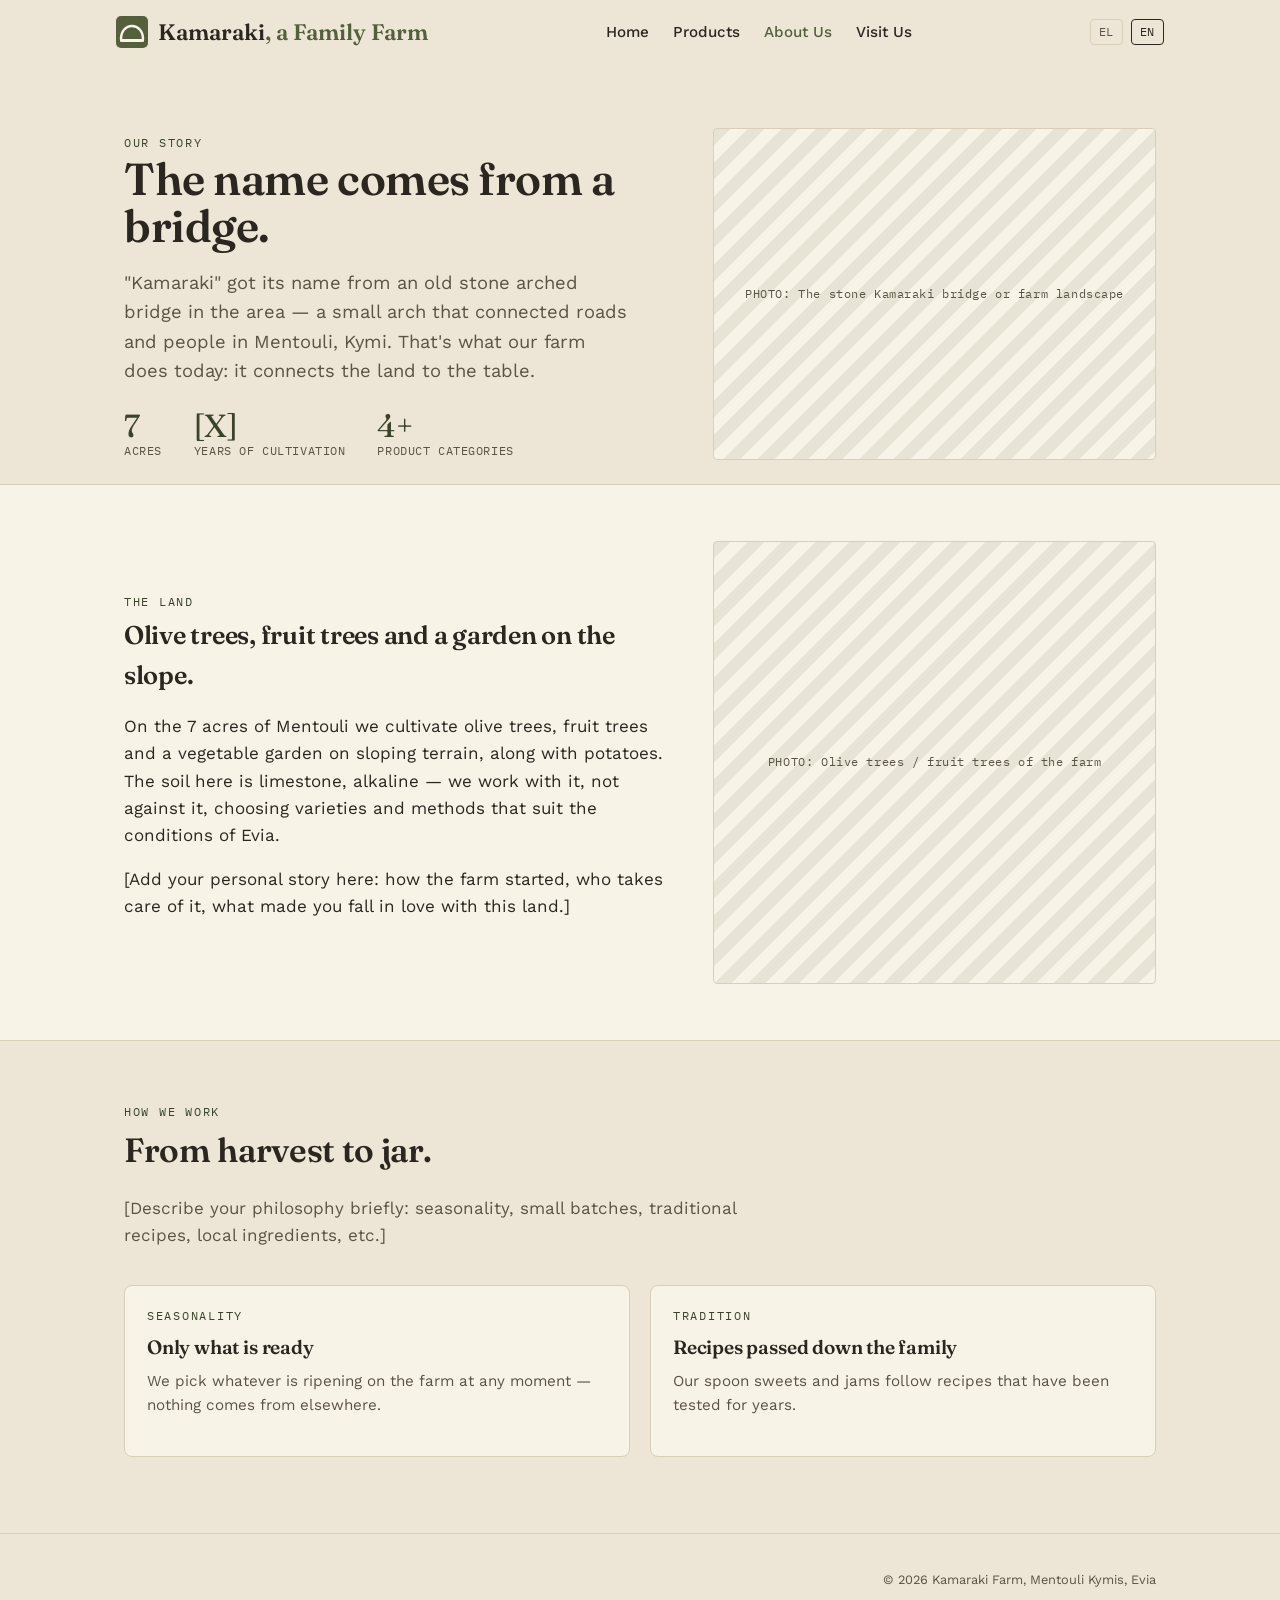
==== about-en.html @ 2e4dcb90 "Add files via upload" ====
<!DOCTYPE html>
<html lang="en">
<head>
<meta charset="UTF-8">
<meta name="viewport" content="width=device-width, initial-scale=1.0">
<title>About Us — Kamaraki Farm</title>
<meta name="description" content="The story behind Kamaraki Farm, a family farm of 7 acres in Mentouli, Kymi, Evia.">
<link rel="icon" href="assets/favicon.svg" type="image/svg+xml">
<link rel="preconnect" href="https://fonts.googleapis.com">
<link href="https://fonts.googleapis.com/css2?family=Fraunces:opsz,wght@9..144,500;9..144,600;9..144,700&family=Work+Sans:wght@400;500;600&family=IBM+Plex+Mono:wght@400;500&display=swap" rel="stylesheet">
<link rel="stylesheet" href="styles.css">
</head>
<body>

<header class="site-header">
  <div class="wrap">
    <a class="brand" href="index-en.html">
      <svg viewBox="0 0 64 64" aria-hidden="true"><rect width="64" height="64" rx="10" fill="#545F3B"/><path d="M10 46 C10 30 20 20 32 20 C44 20 54 30 54 46" fill="none" stroke="#F8F3E7" stroke-width="5" stroke-linecap="round"/><rect x="8" y="46" width="48" height="6" rx="2" fill="#F8F3E7"/></svg>
      <span class="brand-name">Kamaraki<span class="brand-green">, a Family Farm</span></span>
    </a>
    <nav class="main-nav" aria-label="Main menu">
      <ul>
        <li><a href="index-en.html">Home</a></li>
        <li><a href="products-en.html">Products</a></li>
        <li><a href="about-en.html" aria-current="page">About Us</a></li>
        <li><a href="visit-en.html">Visit Us</a></li>
      </ul>
    </nav>
    <div class="lang-switch">
      <a href="about.html">EL</a>
      <span>EN</span>
    </div>
  </div>
</header>

<main>
  <section class="hero" style="padding-bottom:24px;">
    <div class="story-grid wrap">
      <div>
        <span class="eyebrow">Our Story</span>
        <h1 style="font-size:clamp(2rem,4vw,2.8rem);">The name comes from a bridge.</h1>
        <p class="lede">"Kamaraki" got its name from an old stone arched bridge in the area — a small arch that connected roads and people in Mentouli, Kymi. That's what our farm does today: it connects the land to the table.</p>
        <div class="stat-row">
          <div class="stat"><div class="num">7</div><div class="label">Acres</div></div>
          <div class="stat"><div class="num">[X]</div><div class="label">Years of cultivation</div></div>
          <div class="stat"><div class="num">4+</div><div class="label">Product categories</div></div>
        </div>
      </div>
      <div class="ph" data-label="PHOTO: The stone Kamaraki bridge or farm landscape"></div>
    </div>
  </section>

  <section class="alt">
    <div class="story-grid reverse wrap">
      <div class="ph square" data-label="PHOTO: Olive trees / fruit trees of the farm"></div>
      <div>
        <span class="eyebrow">The Land</span>
        <h2>Olive trees, fruit trees and a garden on the slope.</h2>
        <p>On the 7 acres of Mentouli we cultivate olive trees, fruit trees and a vegetable garden on sloping terrain, along with potatoes. The soil here is limestone, alkaline — we work with it, not against it, choosing varieties and methods that suit the conditions of Evia.</p>
        <p>[Add your personal story here: how the farm started, who takes care of it, what made you fall in love with this land.]</p>
      </div>
    </div>
  </section>

  <section>
    <div class="wrap">
      <div class="section-head">
        <span class="eyebrow">How We Work</span>
        <h2>From harvest to jar.</h2>
        <p>[Describe your philosophy briefly: seasonality, small batches, traditional recipes, local ingredients, etc.]</p>
      </div>
      <div class="cat-grid">
        <div class="cat-card">
          <div class="cat-body">
            <span class="eyebrow">Seasonality</span>
            <h3>Only what is ready</h3>
            <p>We pick whatever is ripening on the farm at any moment — nothing comes from elsewhere.</p>
          </div>
        </div>
        <div class="cat-card">
          <div class="cat-body">
            <span class="eyebrow">Tradition</span>
            <h3>Recipes passed down the family</h3>
            <p>Our spoon sweets and jams follow recipes that have been tested for years.</p>
          </div>
        </div>
      </div>
    </div>
  </section>
</main>

<footer class="site-footer">
  <div class="wrap">
    <small>© 2026 Kamaraki Farm, Mentouli Kymis, Evia</small>
  </div>
</footer>

<script>
  document.addEventListener('DOMContentLoaded', () => {
    const header = document.querySelector('.site-header');
    const brandLink = header ? header.querySelector('.brand') : null;

    if (!header || !brandLink) return;

    window.addEventListener('scroll', () => {
      if (window.innerWidth > 768) return;

      const eyebrow = document.querySelector('.hero .eyebrow');
      if (eyebrow) {
        const headerBottom = header.getBoundingClientRect().bottom;
        const eyebrowTop = eyebrow.getBoundingClientRect().top;

        if (eyebrowTop <= headerBottom) {
          header.classList.add('is-scrolled');
        } else if (window.scrollY < 30) {
          header.classList.remove('is-scrolled');
        }
      }
    });

    brandLink.addEventListener('click', (e) => {
      if (window.innerWidth <= 768 && header.classList.contains('is-scrolled')) {
        e.preventDefault();
        window.scrollTo({ top: 0, behavior: 'smooth' });
      }
    });
  });
</script>

</body>
</html>
---- styles.css ----
/* ============================================================
   Κάμαρακι Farm — design tokens
   Palette drawn from the Evia landscape, not a generic AI default:
   limestone stone, olive canopy, ripe fig, apricot preserve.
   ============================================================ */
:root{
  --stone:      #EDE6D6;   /* limestone background */
  --stone-card: #F8F3E7;   /* lighter card surface */
  --ink:        #2B2620;   /* charcoal text */
  --ink-soft:   #5B5344;   /* muted text */
  --olive:      #545F3B;   /* olive canopy — primary */
  --olive-dark: #3B4329;
  --fig:        #4C2E3A;   /* ripe fig — accent, jams/chutneys */
  --apricot:    #D9903F;   /* apricot preserve — accent, marmalade */
  --line:       #D9CFB8;   /* hairline / dividers */

  --font-display: "Fraunces", Georgia, serif;
  --font-body:    "Work Sans", -apple-system, "Segoe UI", sans-serif;
  --font-mono:    "IBM Plex Mono", ui-monospace, monospace;

  --radius: 4px;
  --wrap: 1080px;
}

*{ box-sizing:border-box; }
html{ scroll-behavior:smooth; }
body{
  margin:0;
  background:var(--stone);
  color:var(--ink);
  font-family:var(--font-body);
  font-size:17px;
  line-height:1.6;
  -webkit-font-smoothing:antialiased;
}
img{ max-width:100%; display:block; }
a{ color:inherit; }
h1,h2,h3{ font-family:var(--font-display); font-weight:600; margin:0 0 .4em; letter-spacing:-.01em; }
.wrap{ max-width:var(--wrap); margin:0 auto; padding:0 24px; }
.eyebrow{
  font-family:var(--font-mono); font-size:.78rem; letter-spacing:.14em;
  text-transform:uppercase; color:var(--olive-dark);
}

/* --- Header & Logo Styles --- */
.site-header {
  position: sticky;
  top: 0;
  z-index: 1000;
  background-color: var(--stone);
  transition: all 0.3s ease;
}

.site-header .wrap {
  display: flex;
  align-items: center;
  justify-content: space-between;
  height: 64px;
  padding: 0 16px;
}

.brand {
  display: inline-flex;
  align-items: center;
  gap: 10px;
  text-decoration: none;
}

.brand svg {
  width: 32px;
  height: 32px;
  flex-shrink: 0;
  display: block;
}

.brand-name {
  font-family: var(--font-display);
  font-size: 1.4rem;
  font-weight: 600;
  white-space: nowrap;
  line-height: 1;
  display: inline-block;
  color: var(--ink); /* Το "Καμαράκι" σκούρο */
}

.brand-name .brand-green {
  color: var(--olive); /* Το "Αγρόκτημα" πράσινο της ελιάς */
}

/* Desktop Navigation (Οριζόντιο, χωρίς κουκκίδες) */
.site-header nav.main-nav ul {
  display: flex;
  list-style: none;
  gap: 24px;
  margin: 0;
  padding: 0;
  align-items: center;
}

.site-header nav.main-nav a {
  text-decoration: none;
  color: var(--ink);
  font-weight: 500;
  font-size: 0.95rem;
}

.site-header nav.main-nav a:hover,
.site-header nav.main-nav a[aria-current="page"] {
  color: var(--olive);
}
@media (max-width: 768px) {
  header.site-header {
    transition: background-color 0.3s ease, box-shadow 0.3s ease;
  }

  header.site-header .wrap {
    flex-direction: column ;
    align-items: flex-start ;
    justify-content: flex-start ;
    height: auto ;
    min-height: auto ;
    padding: 12px 16px ;
    gap: 8px ;
    transition: padding 0.3s ease, gap 0.3s ease;
  }

  .site-header nav.main-nav {
    width: 100% ;
    display: block ;
    max-height: 60px ;
    opacity: 1 ;
    overflow: hidden ;
    margin-top: 4px ;
    padding: 0 ;
    transition: max-height 0.3s cubic-bezier(0.4, 0, 0.2, 1), 
                opacity 0.25s ease-in-out, 
                margin 0.3s ease ;
  }

  .site-header nav.main-nav ul {
    display: flex ;
    flex-wrap: wrap ;
    justify-content: flex-start ;
    gap: 6px 12px ;
    padding: 0 ;
    margin: 0 ;
    list-style: none ;
  }
  
  .site-header nav.main-nav a {
    font-size: 0.75rem ;
    padding: 2px 0 ;
    white-space: nowrap ;
  }

  /* Κατάσταση Scroll */
  .site-header.is-scrolled {
    z-index: 1000 ;
    box-shadow: 0 4px 12px rgba(43,38,32,0.06);
  }

  .site-header.is-scrolled .wrap {
    padding: 10px 16px ;
    gap: 0 ;
  }

  .site-header.is-scrolled .main-nav {
    max-height: 0 ;
    opacity: 0 ;
    margin-top: 0 ;
    pointer-events: none ;
  }

  .site-header.is-scrolled .brand {
    cursor: pointer ;
  }
}
/* ---------- hero ---------- */
.hero{ padding:64px 0 40px; }
.hero .wrap{ display:grid; grid-template-columns:1.1fr .9fr; gap:48px; align-items:center; }
@media (max-width:860px){ .hero .wrap{ grid-template-columns:1fr; } }
.hero h1{ font-size:clamp(2.2rem,5vw,3.4rem); line-height:1.05; }
.hero p.lede{ font-size:1.15rem; color:var(--ink-soft); max-width:46ch; }
.hero-actions{ display:flex; gap:14px; margin-top:26px; flex-wrap:wrap; }

.btn{
  display:inline-block; font-family:var(--font-mono); font-size:.85rem;
  letter-spacing:.04em; text-transform:uppercase; text-decoration:none;
  padding:13px 22px; border-radius:var(--radius); border:1px solid var(--ink);
}
.btn-primary{ background:var(--olive); border-color:var(--olive); color:var(--stone-card); }
.btn-primary:hover{ background:var(--olive-dark); border-color:var(--olive-dark); }
.btn-ghost{ background:transparent; color:var(--ink); }
.btn-ghost:hover{ background:var(--ink); color:var(--stone-card); }

/* ---------- signature: chalkboard "today's harvest" ---------- */
.harvest-board{
  background:var(--olive-dark);
  color:var(--stone-card);
  border-radius:10px;
  padding:28px 26px;
  transform:rotate(-1.2deg);
  box-shadow:0 14px 34px -14px rgba(43,38,32,.45);
  border:1px solid #2c3320;
}
.harvest-board .board-head{
  display:flex; justify-content:space-between; align-items:baseline;
  border-bottom:1px dashed rgba(248,243,231,.35); padding-bottom:10px; margin-bottom:14px;
}
.harvest-board .board-head h2{ font-size:1.05rem; margin:0; color:#F8F3E7; }
.harvest-board .board-date{ font-family:var(--font-mono); font-size:.72rem; color:#C9C2AE; }
.harvest-board ul{ list-style:none; margin:0; padding:0; }
.harvest-board li{
  display:flex; justify-content:space-between; gap:10px;
  font-family:var(--font-mono); font-size:.92rem;
  padding:7px 0; border-bottom:1px dotted rgba(248,243,231,.18);
}
.harvest-board li:last-child{ border-bottom:none; }
.harvest-board .tag{ color:var(--apricot); font-size:.7rem; letter-spacing:.06em; }
.harvest-board .note{
  margin-top:16px; font-size:.78rem; color:#C9C2AE; font-family:var(--font-body);
}

/* ---------- placeholder image blocks (swap for real photos) ---------- */
.ph{
  position:relative; width:100%; aspect-ratio:4/3;
  background:
    repeating-linear-gradient(135deg, rgba(84,95,59,.10) 0 12px, rgba(84,95,59,0) 12px 24px),
    var(--stone-card);
  border:1px solid var(--line); border-radius:var(--radius);
  display:flex; align-items:center; justify-content:center; overflow:hidden;
}
.ph::after{
  content:attr(data-label);
  font-family:var(--font-mono); font-size:.72rem; letter-spacing:.05em;
  color:var(--ink-soft); text-align:center; padding:0 14px;
}
.ph.wide{ aspect-ratio:16/9; }
.ph.square{ aspect-ratio:1/1; }

/* ---------- section scaffolding ---------- */
section{ padding:56px 0; }
section.alt{ background:var(--stone-card); border-top:1px solid var(--line); border-bottom:1px solid var(--line); }
.section-head{ max-width:60ch; margin-bottom:36px; }
.section-head h2{ font-size:clamp(1.6rem,3vw,2.1rem); }
.section-head p{ color:var(--ink-soft); }

/* ---------- product grid ---------- */
.cat-grid{ display:grid; grid-template-columns:repeat(2,1fr); gap:20px; }
@media (max-width:720px){ .cat-grid{ grid-template-columns:1fr; } }
.cat-card{
  background:var(--stone-card); border:1px solid var(--line); border-radius:8px;
  overflow:hidden; display:flex; flex-direction:column;
}
.cat-card .cat-body{ padding:20px 22px 24px; }
.cat-card .eyebrow{ display:block; margin-bottom:6px; }
.cat-card h3{ font-size:1.2rem; margin-bottom:6px; }
.cat-card p{ color:var(--ink-soft); font-size:.95rem; margin:0 0 14px; }

.product-list{ list-style:none; margin:0; padding:0; }
.product-list li{
  display:flex; justify-content:space-between; align-items:baseline; gap:12px;
  padding:9px 0; border-bottom:1px solid var(--line); font-size:.94rem;
}
.product-list li:last-child{ border-bottom:none; }
.product-list .price{ font-family:var(--font-mono); font-size:.86rem; color:var(--olive-dark); white-space:nowrap; }
.product-list .pname{ font-weight:500; }
.product-list .pnote{ display:block; font-size:.8rem; color:var(--ink-soft); font-weight:400; }

.badge-row{ display:flex; gap:8px; flex-wrap:wrap; margin-top:6px; }
.badge{
  font-family:var(--font-mono); font-size:.68rem; letter-spacing:.05em;
  text-transform:uppercase; padding:3px 8px; border-radius:20px;
  border:1px solid var(--line); color:var(--ink-soft);
}

/* ---------- about / story ---------- */
.story-grid{ display:grid; grid-template-columns:.9fr 1.1fr; gap:48px; align-items:center; }
@media (max-width:860px){ .story-grid{ grid-template-columns:1fr; } }
.story-grid.reverse{ direction:rtl; }
.story-grid.reverse > *{ direction:ltr; }

.stat-row{ display:flex; gap:32px; margin-top:24px; flex-wrap:wrap; }
.stat .num{ font-family:var(--font-display); font-size:2rem; color:var(--olive-dark); line-height:1; }
.stat .label{ font-family:var(--font-mono); font-size:.72rem; color:var(--ink-soft); text-transform:uppercase; letter-spacing:.05em; }

/* ---------- visit / contact ---------- */
.visit-grid{ display:grid; grid-template-columns:1fr 1fr; gap:32px; }
@media (max-width:720px){ .visit-grid{ grid-template-columns:1fr; } }
.visit-card{ background:var(--stone-card); border:1px solid var(--line); border-radius:8px; padding:24px; }
.visit-card h3{ font-size:1.05rem; }
.visit-card dl{ margin:14px 0 0; }
.visit-card dt{ font-family:var(--font-mono); font-size:.7rem; text-transform:uppercase; color:var(--ink-soft); letter-spacing:.05em; margin-top:12px; }
.visit-card dd{ margin:2px 0 0; }

/* ---------- footer ---------- */
footer.site-footer{ border-top:1px solid var(--line); padding:36px 0; margin-top:20px; }
footer.site-footer .wrap{ display:flex; justify-content:flex-end; flex-wrap:wrap; gap:16px; align-items:center; }
footer.site-footer .foot-links{ display:flex; gap:18px; list-style:none; padding:0; margin:0; }
footer.site-footer .foot-links a{ text-decoration:none; font-size:.85rem; }
footer.site-footer small{ color:var(--ink-soft); font-size:.8rem; }

/* ---------- reduced motion ---------- */
@media (prefers-reduced-motion: reduce){
  html{ scroll-behavior:auto; }
  .harvest-board{ transform:none; }
}

/* ---------- focus visibility ---------- */
a:focus-visible, button:focus-visible{
  outline:2px solid var(--apricot); outline-offset:2px;
}

/* ---------- modal / availability dialog ---------- */
dialog.availability-modal {
  border: 1px solid var(--line);
  border-radius: 8px;
  padding: 32px;
  background: var(--stone-card);
  color: var(--ink);
  width: 100%;
  max-width: 440px;
  box-shadow: 0 20px 40px -15px rgba(43,38,32,0.3);
  font-family: var(--font-body);
}
dialog.availability-modal::backdrop {
  background: rgba(43, 38, 32, 0.4);
  backdrop-filter: blur(4px);
}
.modal-close {
  position: absolute;
  top: 16px;
  right: 16px;
  background: none;
  border: none;
  font-size: 1.2rem;
  cursor: pointer;
  color: var(--ink-soft);
}
.modal-form-group {
  margin-bottom: 16px;
}
.modal-form-group label {
  display: block;
  font-family: var(--font-mono);
  font-size: 0.75rem;
  text-transform: uppercase;
  letter-spacing: 0.05em;
  color: var(--ink-soft);
  margin-bottom: 6px;
}
.modal-form-group input[type="tel"] {
  width: 100%;
  padding: 10px 12px;
  border: 1px solid var(--line);
  border-radius: var(--radius);
  background: white;
  font-family: var(--font-body);
  font-size: 0.95rem;
  color: var(--ink);
}
.radio-group {
  display: flex;
  gap: 16px;
  margin-top: 6px;
  font-size: 0.9rem;
  flex-wrap: wrap;
}
.radio-group label {
  display: flex;
  align-items: center;
  gap: 6px;
  text-transform: none;
  font-family: var(--font-body);
  color: var(--ink);
  cursor: pointer;
}
.price-btn {
  background: none;
  border: none;
  padding: 0;
  font-family: var(--font-mono);
  font-size: 0.86rem;
  color: var(--olive-dark);
  text-decoration: underline;
  cursor: pointer;
  white-space: nowrap;
}
.price-btn:hover {
  color: var(--apricot);
}

/* ---------- language switcher ---------- */
.lang-switch {
  font-family: var(--font-mono);
  font-size: 0.72rem;
  letter-spacing: 0.06em;
}

.lang-switch a,
.lang-switch span {
  text-decoration: none;
  padding: 3px 8px;
  border: 1px solid var(--line);
  border-radius: var(--radius);
  display: inline-block;
}

.lang-switch a {
  color: var(--ink-soft);
}

.lang-switch a:hover {
  color: var(--olive);
  border-color: var(--olive);
}

.lang-switch span {
  color: var(--ink);
  border-color: var(--ink);
  cursor: default;
}

@media (max-width: 768px) {
  .lang-switch {
    margin-top: 2px;
  }
  .site-header.is-scrolled .lang-switch {
    margin-top: 0;
  }
}
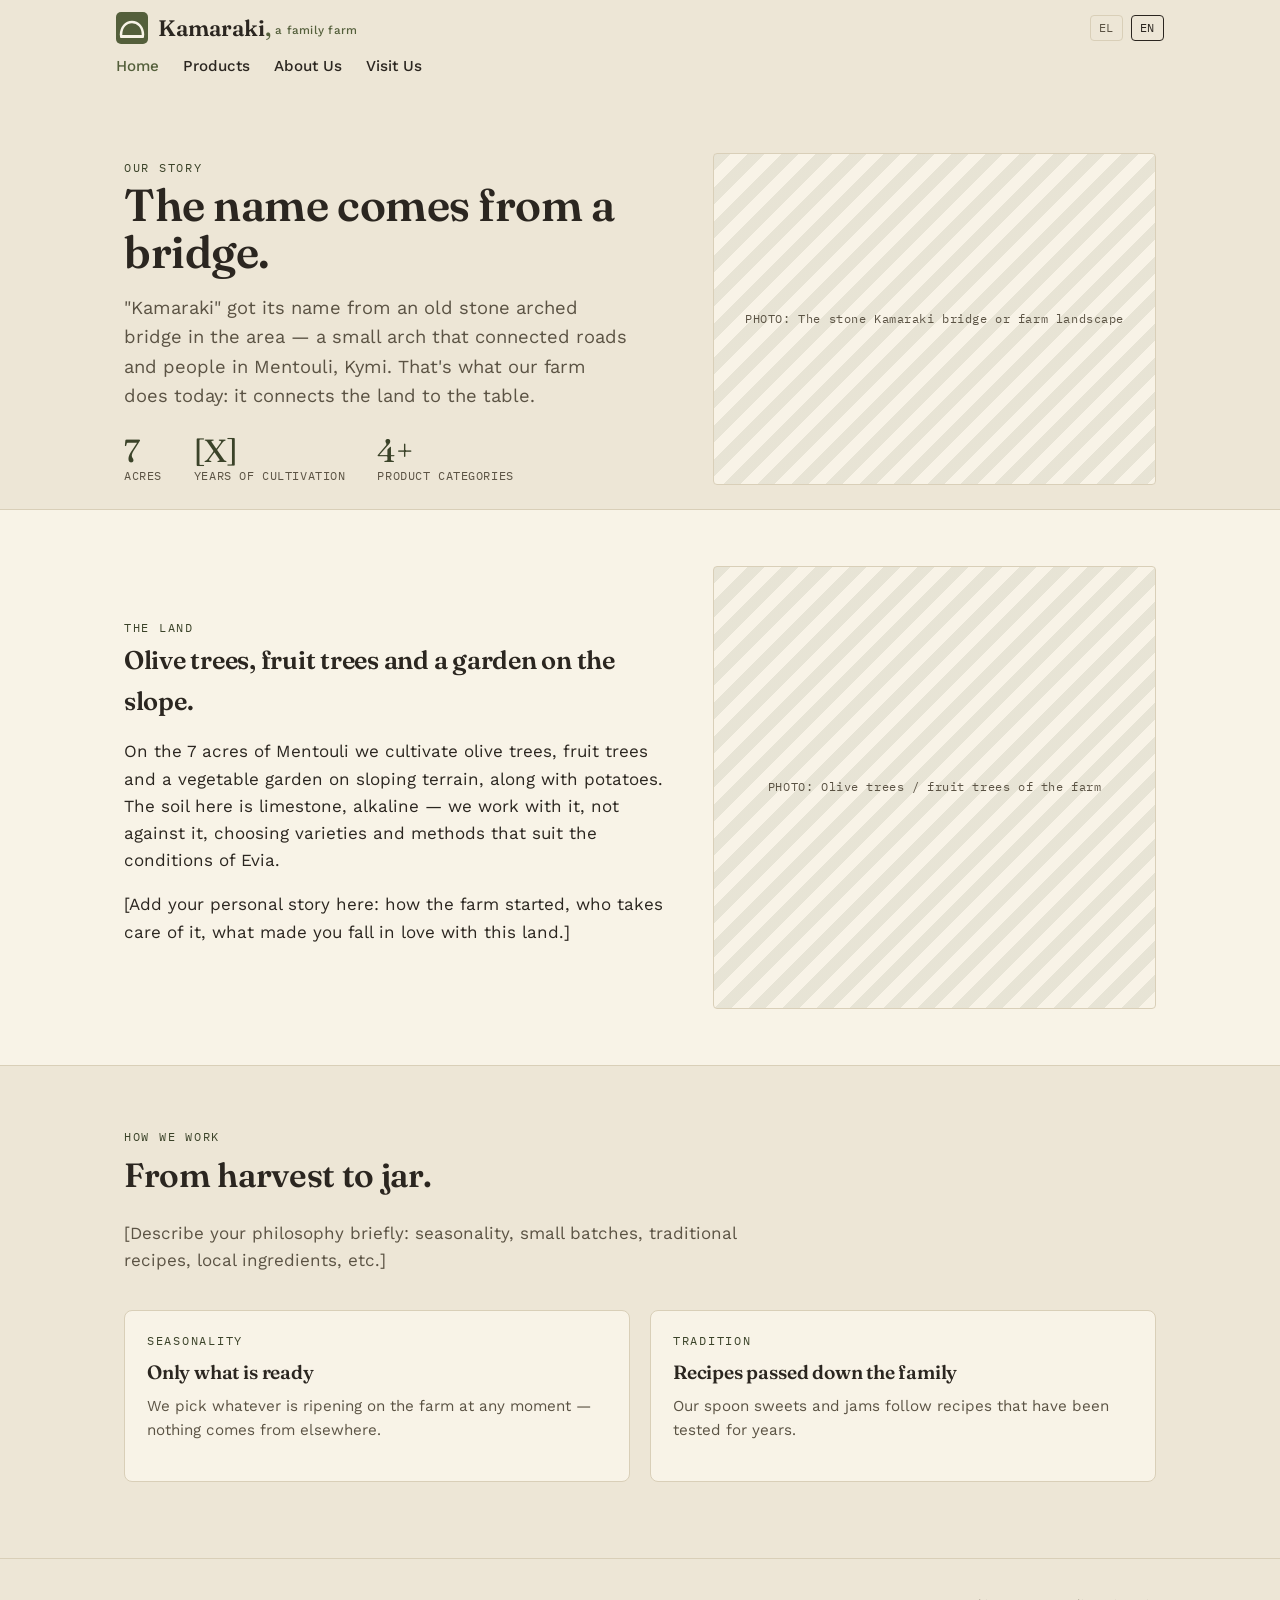
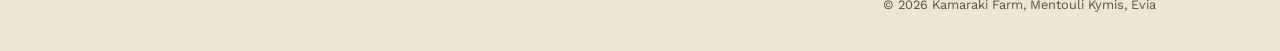
==== commit f384d055: "lang switcher header move 1" ====
--- a/about-en.html
+++ b/about-en.html
@@ -14,22 +14,24 @@
 
 <header class="site-header">
   <div class="wrap">
-    <a class="brand" href="index-en.html">
-      <svg viewBox="0 0 64 64" aria-hidden="true"><rect width="64" height="64" rx="10" fill="#545F3B"/><path d="M10 46 C10 30 20 20 32 20 C44 20 54 30 54 46" fill="none" stroke="#F8F3E7" stroke-width="5" stroke-linecap="round"/><rect x="8" y="46" width="48" height="6" rx="2" fill="#F8F3E7"/></svg>
-      <span class="brand-name">Kamaraki<span class="brand-green">, a Family Farm</span></span>
-    </a>
+    <div class="header-top">
+      <a class="brand" href="index-en.html">
+        <svg viewBox="0 0 64 64" aria-hidden="true"><rect width="64" height="64" rx="10" fill="#545F3B"/><path d="M10 46 C10 30 20 20 32 20 C44 20 54 30 54 46" fill="none" stroke="#F8F3E7" stroke-width="5" stroke-linecap="round"/><rect x="8" y="46" width="48" height="6" rx="2" fill="#F8F3E7"/></svg>
+        <span class="brand-name">Kamaraki<span class="brand-green">,<span class="brand-tagline"> a family farm</span></span></span>
+      </a>
+      <div class="lang-switch">
+        <a href="index.html">EL</a>
+        <span>EN</span>
+      </div>
+    </div>
     <nav class="main-nav" aria-label="Main menu">
       <ul>
-        <li><a href="index-en.html">Home</a></li>
+        <li><a href="index-en.html" aria-current="page">Home</a></li>
         <li><a href="products-en.html">Products</a></li>
-        <li><a href="about-en.html" aria-current="page">About Us</a></li>
+        <li><a href="about-en.html">About Us</a></li>
         <li><a href="visit-en.html">Visit Us</a></li>
       </ul>
     </nav>
-    <div class="lang-switch">
-      <a href="about.html">EL</a>
-      <span>EN</span>
-    </div>
   </div>
 </header>
 
--- a/styles.css
+++ b/styles.css
@@ -53,10 +53,19 @@
 
 .site-header .wrap {
   display: flex;
+  flex-direction: column;
+  align-items: stretch;
+  justify-content: flex-start;
+  height: auto;
+  padding: 12px 16px 10px;
+  gap: 8px;
+}
+
+.header-top {
+  display: flex;
   align-items: center;
   justify-content: space-between;
-  height: 64px;
-  padding: 0 16px;
+  width: 100%;
 }
 
 .brand {
@@ -87,7 +96,20 @@
   color: var(--olive); /* Το "Αγρόκτημα" πράσινο της ελιάς */
 }
 
+.brand-name .brand-tagline {
+  font-family: var(--font-body);
+  font-size: 0.72rem;
+  font-weight: 500;
+  text-transform: lowercase;
+  letter-spacing: 0.02em;
+  vertical-align: middle;
+}
 /* Desktop Navigation (Οριζόντιο, χωρίς κουκκίδες) */
+
+.site-header nav.main-nav {
+  width: 100%;
+}
+
 .site-header nav.main-nav ul {
   display: flex;
   list-style: none;
@@ -119,8 +141,8 @@
     justify-content: flex-start ;
     height: auto ;
     min-height: auto ;
-    padding: 12px 16px ;
-    gap: 8px ;
+    padding: 10px 16px ;
+    gap: 6px ;
     transition: padding 0.3s ease, gap 0.3s ease;
   }
 
@@ -130,7 +152,7 @@
     max-height: 60px ;
     opacity: 1 ;
     overflow: hidden ;
-    margin-top: 4px ;
+    margin-top: 2px ;
     padding: 0 ;
     transition: max-height 0.3s cubic-bezier(0.4, 0, 0.2, 1), 
                 opacity 0.25s ease-in-out, 
@@ -160,7 +182,7 @@
   }
 
   .site-header.is-scrolled .wrap {
-    padding: 10px 16px ;
+    padding: 8px 16px ;
     gap: 0 ;
   }
 
@@ -173,6 +195,10 @@
 
   .site-header.is-scrolled .brand {
     cursor: pointer ;
+  }
+
+    .site-header.is-scrolled .brand-tagline {
+    display: none;
   }
 }
 /* ---------- hero ---------- */
@@ -395,6 +421,8 @@
   font-family: var(--font-mono);
   font-size: 0.72rem;
   letter-spacing: 0.06em;
+  flex-shrink: 0;
+  margin-left: auto;
 }
 
 .lang-switch a,
@@ -423,7 +451,7 @@
 
 @media (max-width: 768px) {
   .lang-switch {
-    margin-top: 2px;
+    margin-top: 0;
   }
   .site-header.is-scrolled .lang-switch {
     margin-top: 0;
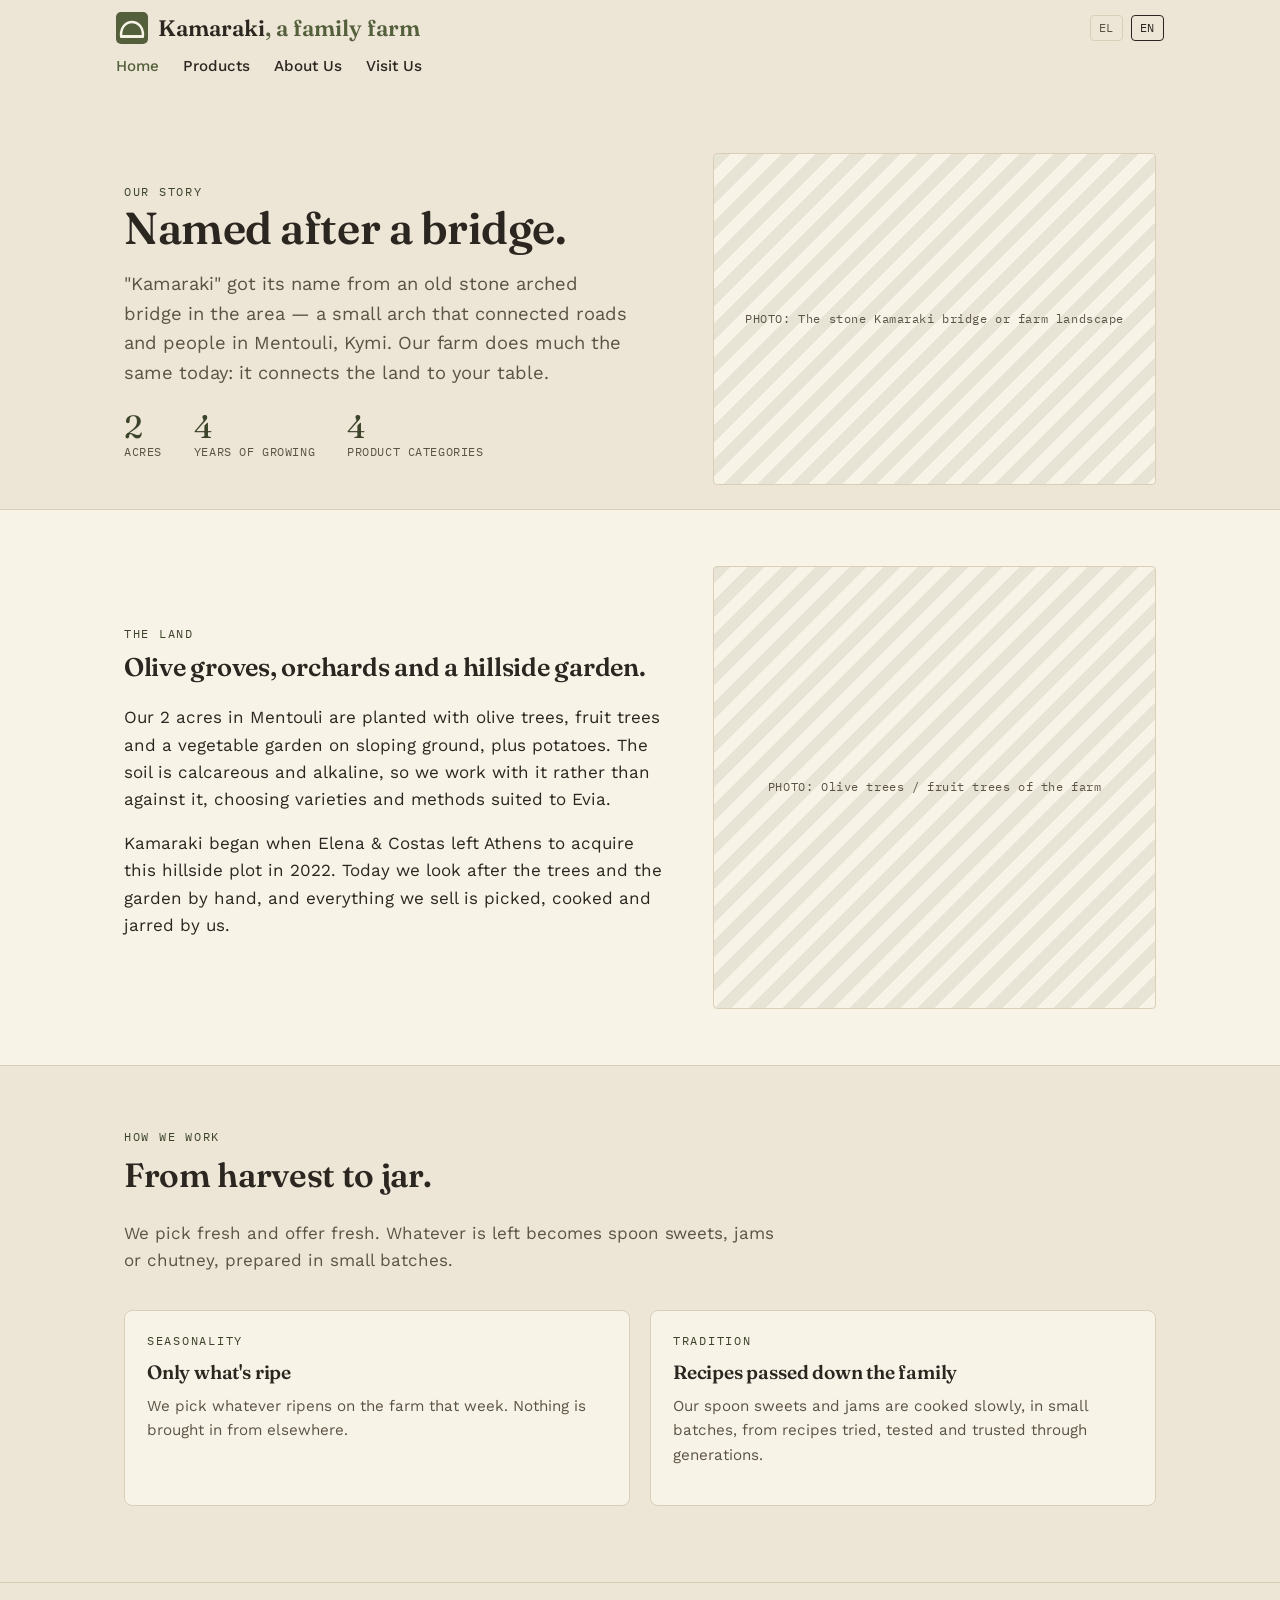
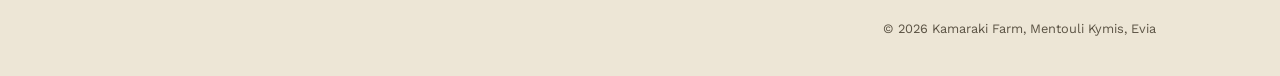
==== commit 8648f38c: "keimeno" ====
--- a/about-en.html
+++ b/about-en.html
@@ -4,7 +4,7 @@
 <meta charset="UTF-8">
 <meta name="viewport" content="width=device-width, initial-scale=1.0">
 <title>About Us — Kamaraki Farm</title>
-<meta name="description" content="The story behind Kamaraki Farm, a family farm of 7 acres in Mentouli, Kymi, Evia.">
+<meta name="description" content="The story behind Kamaraki Farm, a family farm of 2 acres in Mentouli, Kymi, Evia.">
 <link rel="icon" href="assets/favicon.svg" type="image/svg+xml">
 <link rel="preconnect" href="https://fonts.googleapis.com">
 <link href="https://fonts.googleapis.com/css2?family=Fraunces:opsz,wght@9..144,500;9..144,600;9..144,700&family=Work+Sans:wght@400;500;600&family=IBM+Plex+Mono:wght@400;500&display=swap" rel="stylesheet">
@@ -40,12 +40,12 @@
     <div class="story-grid wrap">
       <div>
         <span class="eyebrow">Our Story</span>
-        <h1 style="font-size:clamp(2rem,4vw,2.8rem);">The name comes from a bridge.</h1>
-        <p class="lede">"Kamaraki" got its name from an old stone arched bridge in the area — a small arch that connected roads and people in Mentouli, Kymi. That's what our farm does today: it connects the land to the table.</p>
+        <h1 style="font-size:clamp(2rem,4vw,2.8rem);">Named after a bridge.</h1>
+        <p class="lede">"Kamaraki" got its name from an old stone arched bridge in the area — a small arch that connected roads and people in Mentouli, Kymi. Our farm does much the same today: it connects the land to your table.</p>
         <div class="stat-row">
-          <div class="stat"><div class="num">7</div><div class="label">Acres</div></div>
-          <div class="stat"><div class="num">[X]</div><div class="label">Years of cultivation</div></div>
-          <div class="stat"><div class="num">4+</div><div class="label">Product categories</div></div>
+          <div class="stat"><div class="num">2</div><div class="label">Acres</div></div>
+          <div class="stat"><div class="num">4</div><div class="label">Years of growing</div></div>
+          <div class="stat"><div class="num">4</div><div class="label">Product categories</div></div>
         </div>
       </div>
       <div class="ph" data-label="PHOTO: The stone Kamaraki bridge or farm landscape"></div>
@@ -57,9 +57,9 @@
       <div class="ph square" data-label="PHOTO: Olive trees / fruit trees of the farm"></div>
       <div>
         <span class="eyebrow">The Land</span>
-        <h2>Olive trees, fruit trees and a garden on the slope.</h2>
-        <p>On the 7 acres of Mentouli we cultivate olive trees, fruit trees and a vegetable garden on sloping terrain, along with potatoes. The soil here is limestone, alkaline — we work with it, not against it, choosing varieties and methods that suit the conditions of Evia.</p>
-        <p>[Add your personal story here: how the farm started, who takes care of it, what made you fall in love with this land.]</p>
+        <h2>Olive groves, orchards and a hillside garden.</h2>
+        <p>Our 2 acres in Mentouli are planted with olive trees, fruit trees and a vegetable garden on sloping ground, plus potatoes. The soil is calcareous and alkaline, so we work with it rather than against it, choosing varieties and methods suited to Evia.</p>
+        <p>Kamaraki began when Elena & Costas left Athens to acquire this hillside plot in 2022. Today we look after the trees and the garden by hand, and everything we sell is picked, cooked and jarred by us.</p>
       </div>
     </div>
   </section>
@@ -69,21 +69,21 @@
       <div class="section-head">
         <span class="eyebrow">How We Work</span>
         <h2>From harvest to jar.</h2>
-        <p>[Describe your philosophy briefly: seasonality, small batches, traditional recipes, local ingredients, etc.]</p>
+        <p>We pick fresh and offer fresh. Whatever is left becomes spoon sweets, jams or chutney, prepared in small batches.</p>
       </div>
       <div class="cat-grid">
         <div class="cat-card">
           <div class="cat-body">
             <span class="eyebrow">Seasonality</span>
-            <h3>Only what is ready</h3>
-            <p>We pick whatever is ripening on the farm at any moment — nothing comes from elsewhere.</p>
+            <h3>Only what's ripe</h3>
+            <p>We pick whatever ripens on the farm that week. Nothing is brought in from elsewhere.</p>
           </div>
         </div>
         <div class="cat-card">
           <div class="cat-body">
             <span class="eyebrow">Tradition</span>
             <h3>Recipes passed down the family</h3>
-            <p>Our spoon sweets and jams follow recipes that have been tested for years.</p>
+            <p>Our spoon sweets and jams are cooked slowly, in small batches, from recipes tried, tested and trusted through generations.</p>
           </div>
         </div>
       </div>
--- a/styles.css
+++ b/styles.css
@@ -97,12 +97,7 @@
 }
 
 .brand-name .brand-tagline {
-  font-family: var(--font-body);
-  font-size: 0.72rem;
-  font-weight: 500;
   text-transform: lowercase;
-  letter-spacing: 0.02em;
-  vertical-align: middle;
 }
 /* Desktop Navigation (Οριζόντιο, χωρίς κουκκίδες) */
 
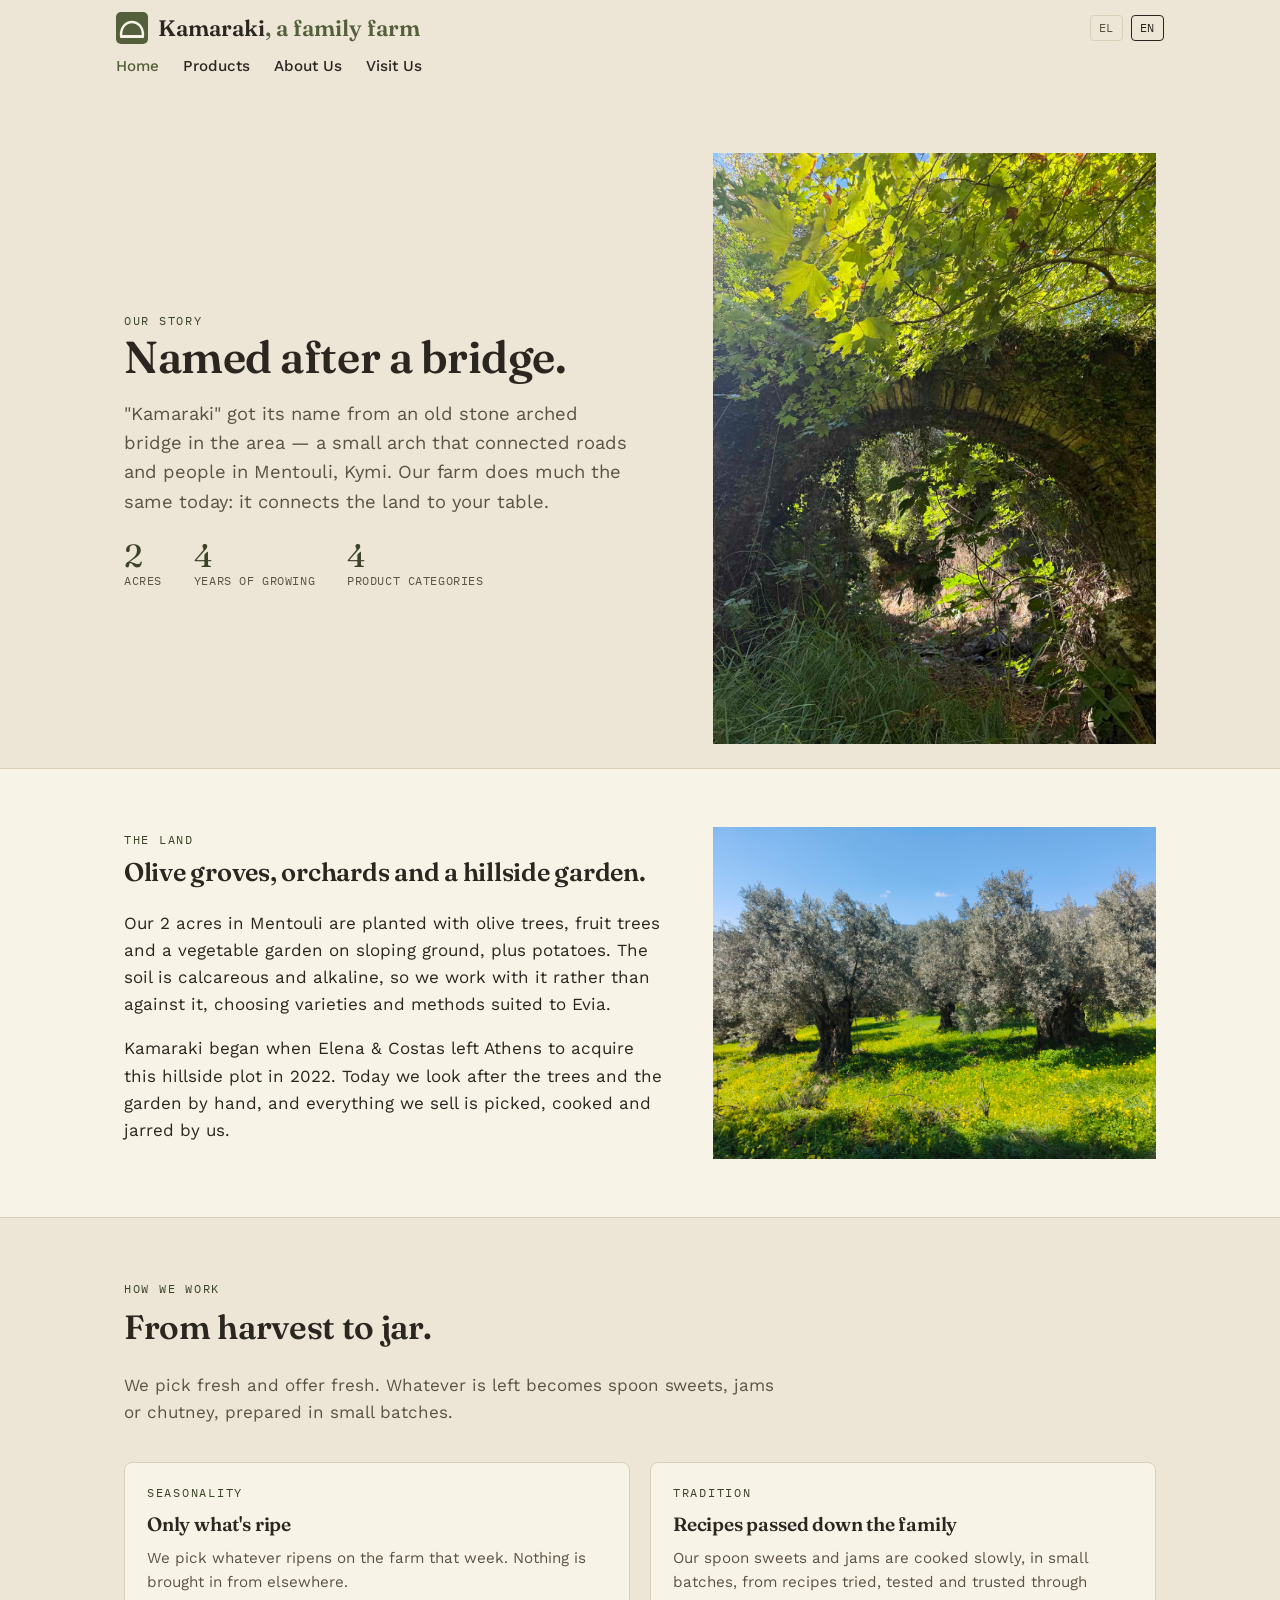
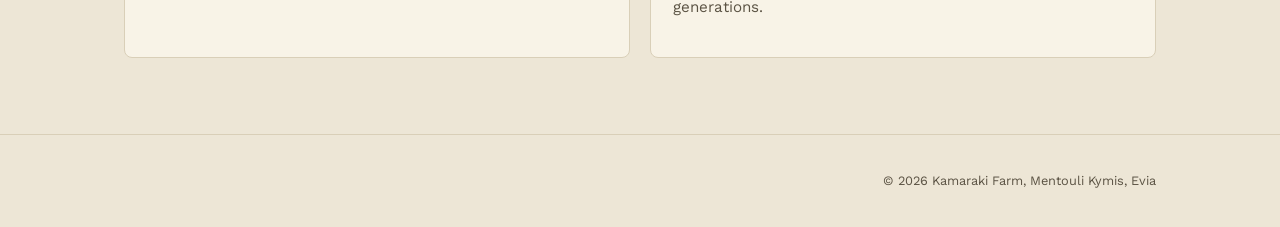
==== commit 491ff8ff: "images" ====
--- a/about-en.html
+++ b/about-en.html
@@ -48,13 +48,13 @@
           <div class="stat"><div class="num">4</div><div class="label">Product categories</div></div>
         </div>
       </div>
-      <div class="ph" data-label="PHOTO: The stone Kamaraki bridge or farm landscape"></div>
+     <img src="images/KAMARAKI.jpg" loading="lazy">
     </div>
   </section>
 
   <section class="alt">
     <div class="story-grid reverse wrap">
-      <div class="ph square" data-label="PHOTO: Olive trees / fruit trees of the farm"></div>
+      <img src="images/elaionas.jpg" loading="lazy">
       <div>
         <span class="eyebrow">The Land</span>
         <h2>Olive groves, orchards and a hillside garden.</h2>
